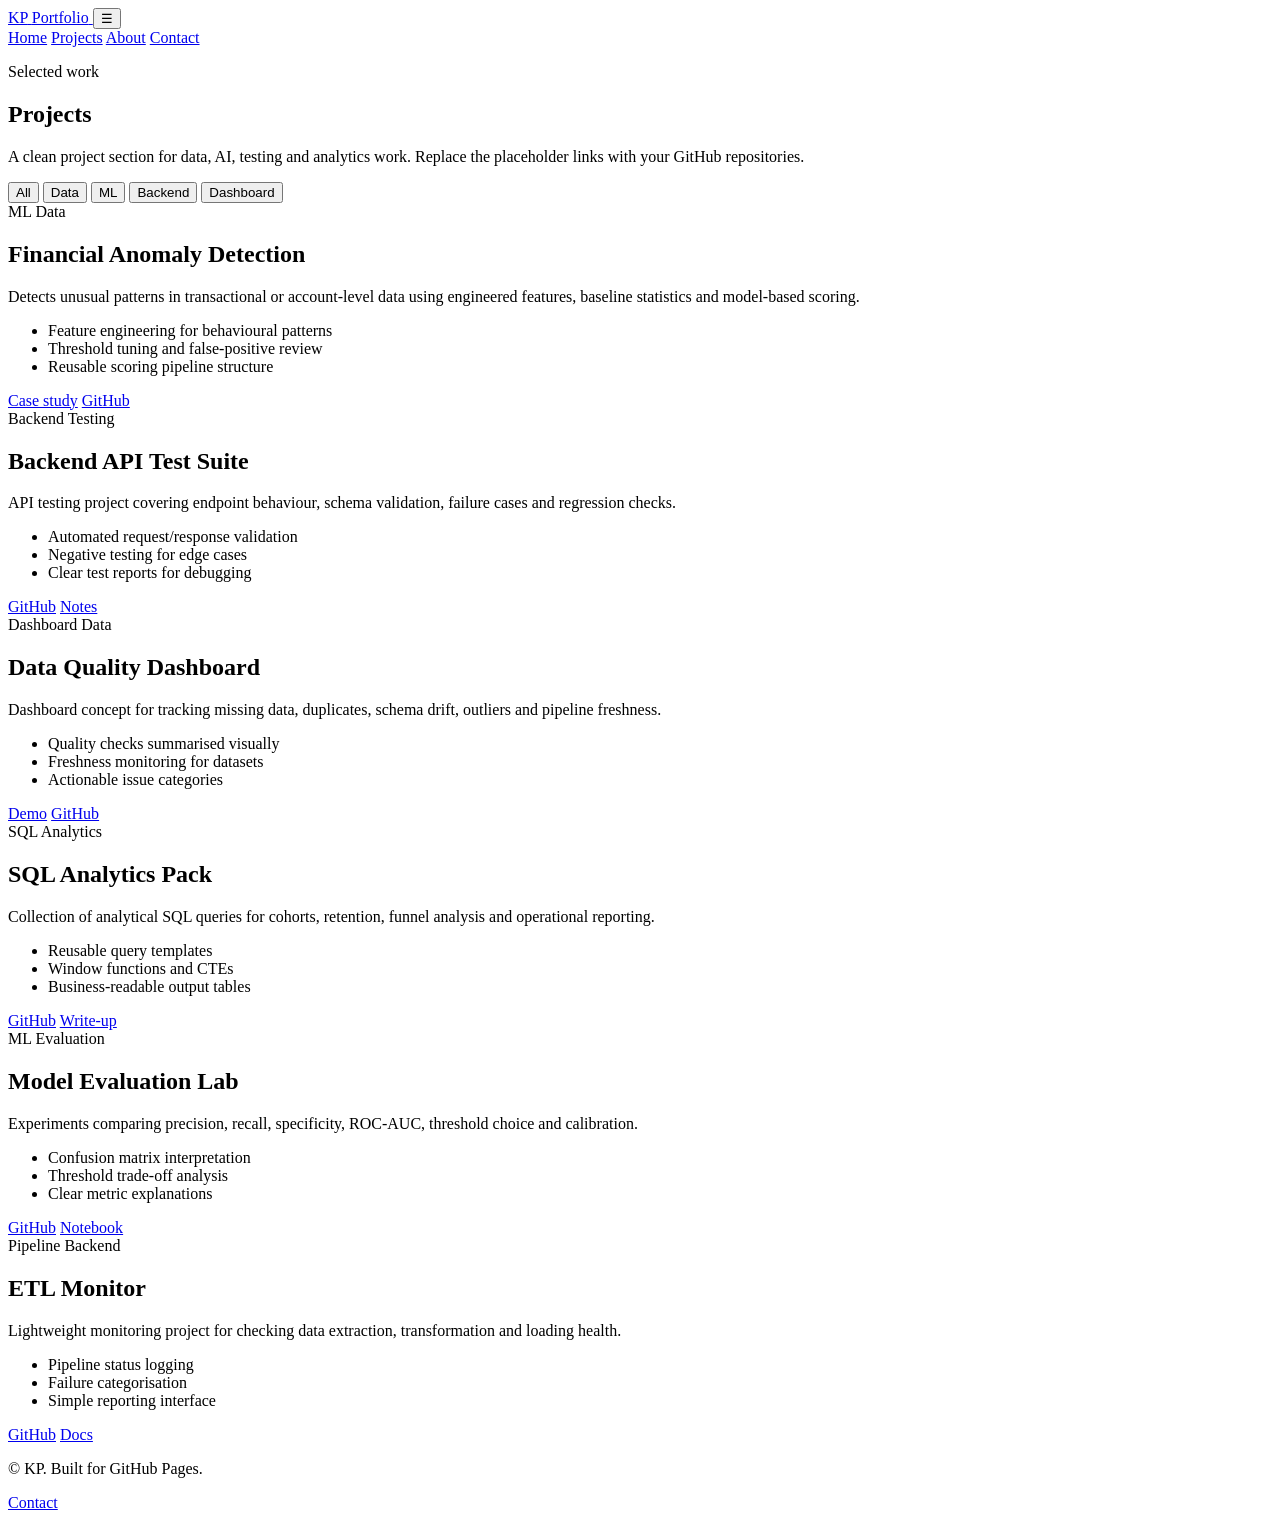
==== projects.html @ 80349d15 "Add files via upload" ====
<!DOCTYPE html>
<html lang="en">
<head>
  <meta charset="UTF-8" />
  <meta name="viewport" content="width=device-width, initial-scale=1.0" />
  <title>Projects | KP Portfolio</title>
  <meta name="description" content="Projects covering anomaly detection, backend testing, data quality and analytics." />
  <link rel="stylesheet" href="assets/styles.css" />
  <script defer src="assets/script.js"></script>
</head>
<body>
  <header class="site-header">
    <nav class="nav container">
      <a class="brand" href="index.html">
        <span class="brand-mark">KP</span>
        <span class="brand-text">Portfolio</span>
      </a>
      <button class="nav-toggle" aria-label="Toggle navigation">☰</button>
      <div class="nav-links">
        <a href="index.html">Home</a>
        <a class="active" href="projects.html">Projects</a>
        <a href="about.html">About</a>
        <a href="contact.html">Contact</a>
      </div>
    </nav>
  </header>

  <main>
    <section class="page-hero section">
      <div class="container narrow reveal">
        <p class="eyebrow">Selected work</p>
        <h1>Projects</h1>
        <p class="lead">A clean project section for data, AI, testing and analytics work. Replace the placeholder links with your GitHub repositories.</p>
      </div>
    </section>

    <section class="section">
      <div class="container">
        <div class="filter-row reveal">
          <button class="filter active" data-filter="all">All</button>
          <button class="filter" data-filter="data">Data</button>
          <button class="filter" data-filter="ml">ML</button>
          <button class="filter" data-filter="backend">Backend</button>
          <button class="filter" data-filter="dashboard">Dashboard</button>
        </div>

        <div class="project-grid">
          <article class="project-card reveal" data-category="ml data" id="financial-anomaly-detection">
            <div class="project-topline">
              <span class="tag">ML</span>
              <span class="tag">Data</span>
            </div>
            <h2>Financial Anomaly Detection</h2>
            <p>
              Detects unusual patterns in transactional or account-level data using engineered features,
              baseline statistics and model-based scoring.
            </p>
            <ul>
              <li>Feature engineering for behavioural patterns</li>
              <li>Threshold tuning and false-positive review</li>
              <li>Reusable scoring pipeline structure</li>
            </ul>
            <div class="project-links">
              <a href="project-anomaly-detection.html">Case study</a>
              <a href="#" aria-label="Replace with GitHub repository">GitHub</a>
            </div>
          </article>

          <article class="project-card reveal" data-category="backend" id="backend-api-test-suite">
            <div class="project-topline">
              <span class="tag">Backend</span>
              <span class="tag">Testing</span>
            </div>
            <h2>Backend API Test Suite</h2>
            <p>
              API testing project covering endpoint behaviour, schema validation, failure cases and regression checks.
            </p>
            <ul>
              <li>Automated request/response validation</li>
              <li>Negative testing for edge cases</li>
              <li>Clear test reports for debugging</li>
            </ul>
            <div class="project-links">
              <a href="#">GitHub</a>
              <a href="#">Notes</a>
            </div>
          </article>

          <article class="project-card reveal" data-category="data dashboard" id="data-quality-dashboard">
            <div class="project-topline">
              <span class="tag">Dashboard</span>
              <span class="tag">Data</span>
            </div>
            <h2>Data Quality Dashboard</h2>
            <p>
              Dashboard concept for tracking missing data, duplicates, schema drift, outliers and pipeline freshness.
            </p>
            <ul>
              <li>Quality checks summarised visually</li>
              <li>Freshness monitoring for datasets</li>
              <li>Actionable issue categories</li>
            </ul>
            <div class="project-links">
              <a href="#">Demo</a>
              <a href="#">GitHub</a>
            </div>
          </article>

          <article class="project-card reveal" data-category="data" id="sql-analytics-pack">
            <div class="project-topline">
              <span class="tag">SQL</span>
              <span class="tag">Analytics</span>
            </div>
            <h2>SQL Analytics Pack</h2>
            <p>
              Collection of analytical SQL queries for cohorts, retention, funnel analysis and operational reporting.
            </p>
            <ul>
              <li>Reusable query templates</li>
              <li>Window functions and CTEs</li>
              <li>Business-readable output tables</li>
            </ul>
            <div class="project-links">
              <a href="#">GitHub</a>
              <a href="#">Write-up</a>
            </div>
          </article>

          <article class="project-card reveal" data-category="ml" id="model-evaluation-lab">
            <div class="project-topline">
              <span class="tag">ML</span>
              <span class="tag">Evaluation</span>
            </div>
            <h2>Model Evaluation Lab</h2>
            <p>
              Experiments comparing precision, recall, specificity, ROC-AUC, threshold choice and calibration.
            </p>
            <ul>
              <li>Confusion matrix interpretation</li>
              <li>Threshold trade-off analysis</li>
              <li>Clear metric explanations</li>
            </ul>
            <div class="project-links">
              <a href="#">GitHub</a>
              <a href="#">Notebook</a>
            </div>
          </article>

          <article class="project-card reveal" data-category="backend data" id="etl-monitor">
            <div class="project-topline">
              <span class="tag">Pipeline</span>
              <span class="tag">Backend</span>
            </div>
            <h2>ETL Monitor</h2>
            <p>
              Lightweight monitoring project for checking data extraction, transformation and loading health.
            </p>
            <ul>
              <li>Pipeline status logging</li>
              <li>Failure categorisation</li>
              <li>Simple reporting interface</li>
            </ul>
            <div class="project-links">
              <a href="#">GitHub</a>
              <a href="#">Docs</a>
            </div>
          </article>
        </div>
      </div>
    </section>
  </main>

  <footer class="footer">
    <div class="container footer-inner">
      <p>© <span id="year"></span> KP. Built for GitHub Pages.</p>
      <a href="contact.html">Contact</a>
    </div>
  </footer>
</body>
</html>
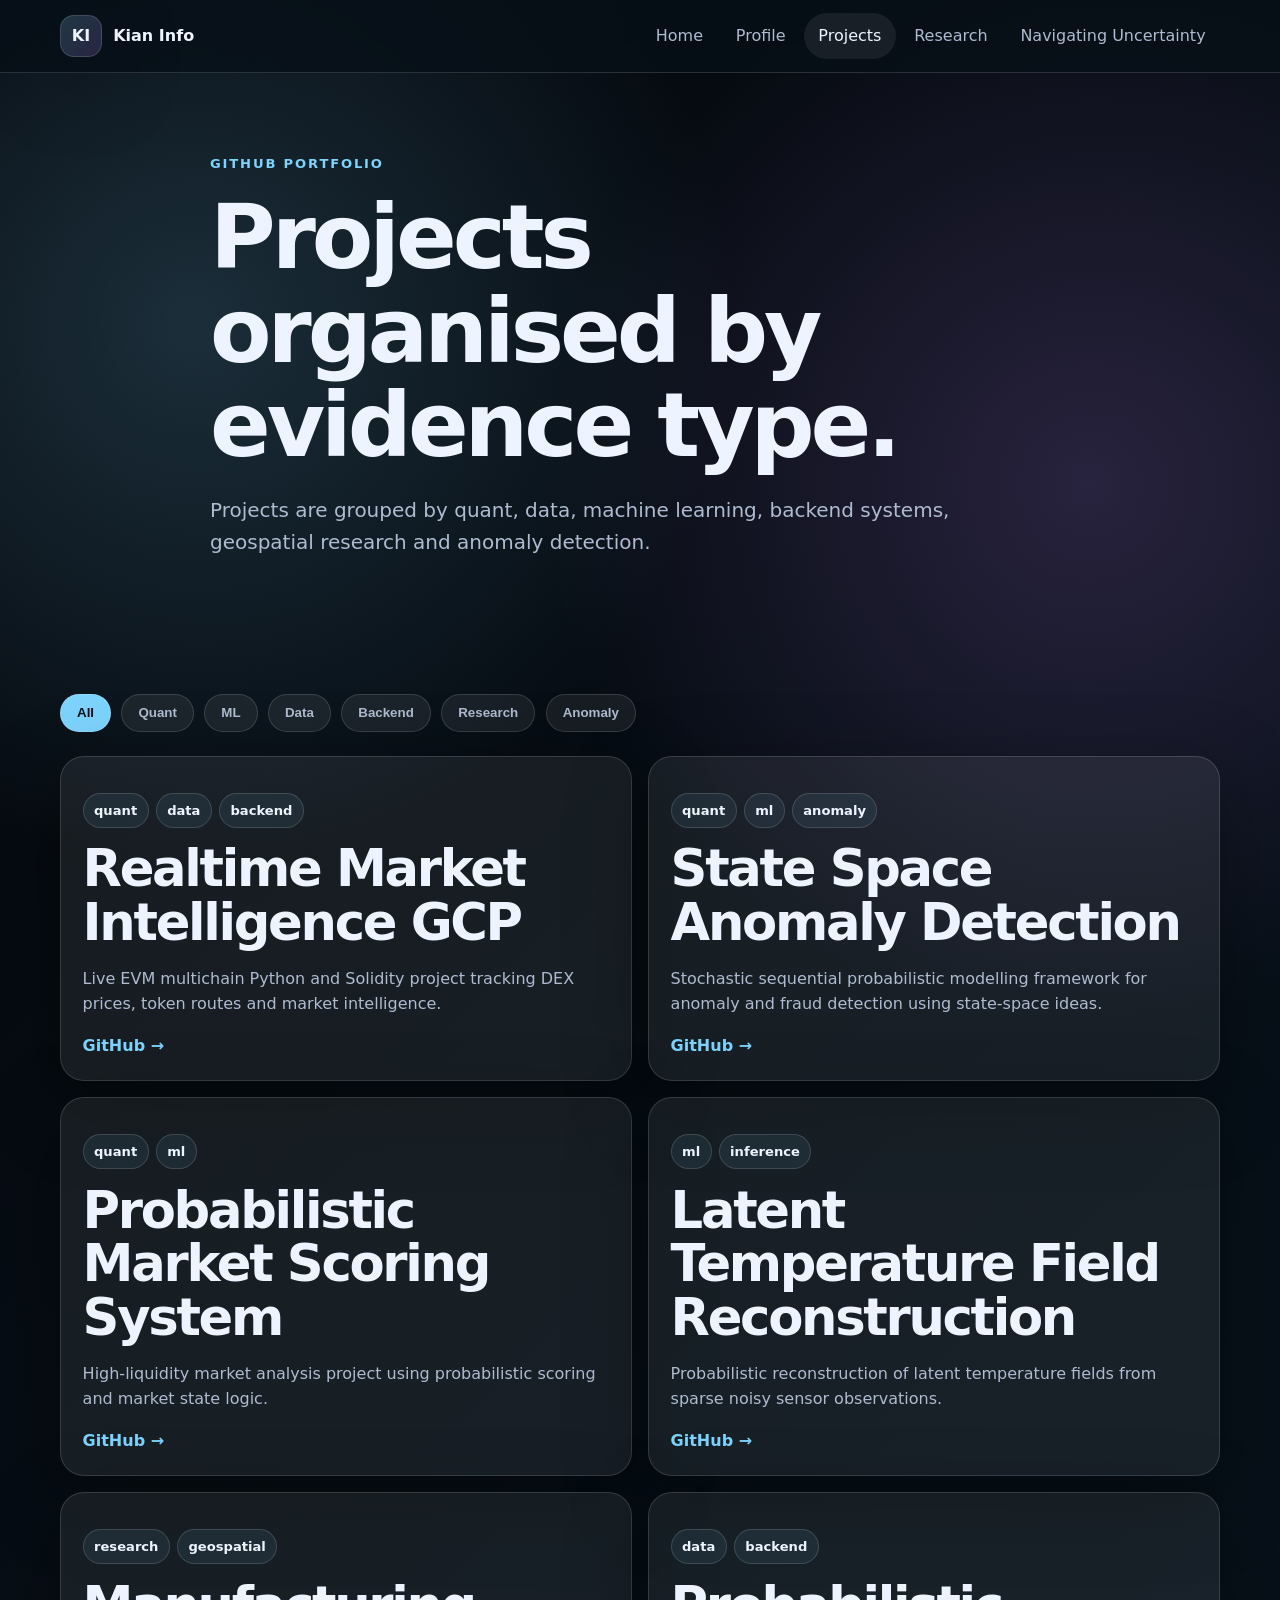
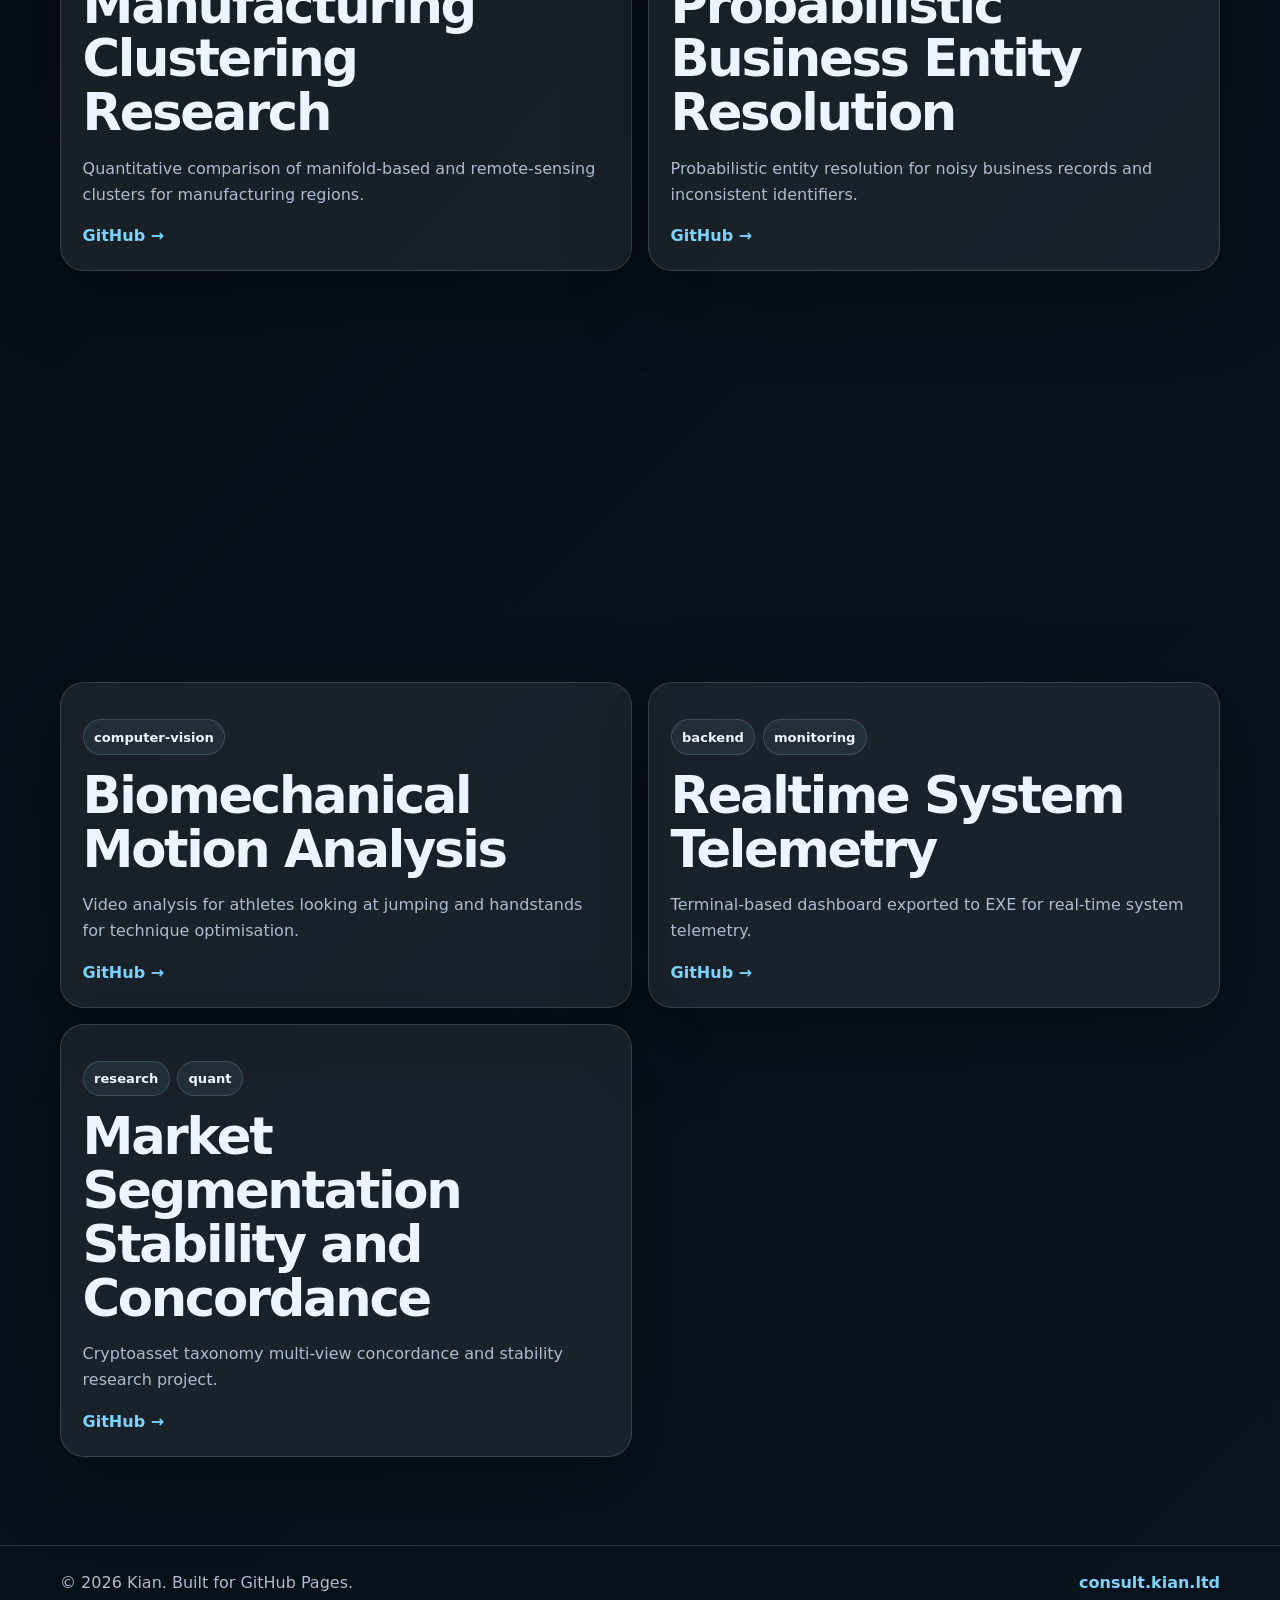
==== commit 214ecf2a: "Add files via upload" ====
--- a/projects.html
+++ b/projects.html
@@ -1,180 +1 @@
-<!DOCTYPE html>
-<html lang="en">
-<head>
-  <meta charset="UTF-8" />
-  <meta name="viewport" content="width=device-width, initial-scale=1.0" />
-  <title>Projects | KP Portfolio</title>
-  <meta name="description" content="Projects covering anomaly detection, backend testing, data quality and analytics." />
-  <link rel="stylesheet" href="assets/styles.css" />
-  <script defer src="assets/script.js"></script>
-</head>
-<body>
-  <header class="site-header">
-    <nav class="nav container">
-      <a class="brand" href="index.html">
-        <span class="brand-mark">KP</span>
-        <span class="brand-text">Portfolio</span>
-      </a>
-      <button class="nav-toggle" aria-label="Toggle navigation">☰</button>
-      <div class="nav-links">
-        <a href="index.html">Home</a>
-        <a class="active" href="projects.html">Projects</a>
-        <a href="about.html">About</a>
-        <a href="contact.html">Contact</a>
-      </div>
-    </nav>
-  </header>
-
-  <main>
-    <section class="page-hero section">
-      <div class="container narrow reveal">
-        <p class="eyebrow">Selected work</p>
-        <h1>Projects</h1>
-        <p class="lead">A clean project section for data, AI, testing and analytics work. Replace the placeholder links with your GitHub repositories.</p>
-      </div>
-    </section>
-
-    <section class="section">
-      <div class="container">
-        <div class="filter-row reveal">
-          <button class="filter active" data-filter="all">All</button>
-          <button class="filter" data-filter="data">Data</button>
-          <button class="filter" data-filter="ml">ML</button>
-          <button class="filter" data-filter="backend">Backend</button>
-          <button class="filter" data-filter="dashboard">Dashboard</button>
-        </div>
-
-        <div class="project-grid">
-          <article class="project-card reveal" data-category="ml data" id="financial-anomaly-detection">
-            <div class="project-topline">
-              <span class="tag">ML</span>
-              <span class="tag">Data</span>
-            </div>
-            <h2>Financial Anomaly Detection</h2>
-            <p>
-              Detects unusual patterns in transactional or account-level data using engineered features,
-              baseline statistics and model-based scoring.
-            </p>
-            <ul>
-              <li>Feature engineering for behavioural patterns</li>
-              <li>Threshold tuning and false-positive review</li>
-              <li>Reusable scoring pipeline structure</li>
-            </ul>
-            <div class="project-links">
-              <a href="project-anomaly-detection.html">Case study</a>
-              <a href="#" aria-label="Replace with GitHub repository">GitHub</a>
-            </div>
-          </article>
-
-          <article class="project-card reveal" data-category="backend" id="backend-api-test-suite">
-            <div class="project-topline">
-              <span class="tag">Backend</span>
-              <span class="tag">Testing</span>
-            </div>
-            <h2>Backend API Test Suite</h2>
-            <p>
-              API testing project covering endpoint behaviour, schema validation, failure cases and regression checks.
-            </p>
-            <ul>
-              <li>Automated request/response validation</li>
-              <li>Negative testing for edge cases</li>
-              <li>Clear test reports for debugging</li>
-            </ul>
-            <div class="project-links">
-              <a href="#">GitHub</a>
-              <a href="#">Notes</a>
-            </div>
-          </article>
-
-          <article class="project-card reveal" data-category="data dashboard" id="data-quality-dashboard">
-            <div class="project-topline">
-              <span class="tag">Dashboard</span>
-              <span class="tag">Data</span>
-            </div>
-            <h2>Data Quality Dashboard</h2>
-            <p>
-              Dashboard concept for tracking missing data, duplicates, schema drift, outliers and pipeline freshness.
-            </p>
-            <ul>
-              <li>Quality checks summarised visually</li>
-              <li>Freshness monitoring for datasets</li>
-              <li>Actionable issue categories</li>
-            </ul>
-            <div class="project-links">
-              <a href="#">Demo</a>
-              <a href="#">GitHub</a>
-            </div>
-          </article>
-
-          <article class="project-card reveal" data-category="data" id="sql-analytics-pack">
-            <div class="project-topline">
-              <span class="tag">SQL</span>
-              <span class="tag">Analytics</span>
-            </div>
-            <h2>SQL Analytics Pack</h2>
-            <p>
-              Collection of analytical SQL queries for cohorts, retention, funnel analysis and operational reporting.
-            </p>
-            <ul>
-              <li>Reusable query templates</li>
-              <li>Window functions and CTEs</li>
-              <li>Business-readable output tables</li>
-            </ul>
-            <div class="project-links">
-              <a href="#">GitHub</a>
-              <a href="#">Write-up</a>
-            </div>
-          </article>
-
-          <article class="project-card reveal" data-category="ml" id="model-evaluation-lab">
-            <div class="project-topline">
-              <span class="tag">ML</span>
-              <span class="tag">Evaluation</span>
-            </div>
-            <h2>Model Evaluation Lab</h2>
-            <p>
-              Experiments comparing precision, recall, specificity, ROC-AUC, threshold choice and calibration.
-            </p>
-            <ul>
-              <li>Confusion matrix interpretation</li>
-              <li>Threshold trade-off analysis</li>
-              <li>Clear metric explanations</li>
-            </ul>
-            <div class="project-links">
-              <a href="#">GitHub</a>
-              <a href="#">Notebook</a>
-            </div>
-          </article>
-
-          <article class="project-card reveal" data-category="backend data" id="etl-monitor">
-            <div class="project-topline">
-              <span class="tag">Pipeline</span>
-              <span class="tag">Backend</span>
-            </div>
-            <h2>ETL Monitor</h2>
-            <p>
-              Lightweight monitoring project for checking data extraction, transformation and loading health.
-            </p>
-            <ul>
-              <li>Pipeline status logging</li>
-              <li>Failure categorisation</li>
-              <li>Simple reporting interface</li>
-            </ul>
-            <div class="project-links">
-              <a href="#">GitHub</a>
-              <a href="#">Docs</a>
-            </div>
-          </article>
-        </div>
-      </div>
-    </section>
-  </main>
-
-  <footer class="footer">
-    <div class="container footer-inner">
-      <p>© <span id="year"></span> KP. Built for GitHub Pages.</p>
-      <a href="contact.html">Contact</a>
-    </div>
-  </footer>
-</body>
-</html>
+<!DOCTYPE html><html lang="en"><head><meta charset="UTF-8"/><meta name="viewport" content="width=device-width, initial-scale=1.0"/><title>Projects | Kian</title><link rel="stylesheet" href="assets/styles.css"/><script defer src="assets/script.js"></script></head><body><header class="site-header"><nav class="nav container"><a class="brand" href="index.html"><span class="brand-mark">KI</span><span>Kian Info</span></a><button class="nav-toggle" aria-label="Toggle navigation">☰</button><div class="nav-links"><a class="" href="index.html">Home</a><a class="" href="profile.html">Profile</a><a class="active" href="projects.html">Projects</a><a class="" href="research.html">Research</a><a class="" href="navigating-uncertainty.html">Navigating Uncertainty</a></div></nav></header><main><section class="page-hero section"><div class="container narrow reveal"><p class="eyebrow">GitHub portfolio</p><h1>Projects organised by evidence type.</h1><p class="lead">Projects are grouped by quant, data, machine learning, backend systems, geospatial research and anomaly detection.</p></div></section><section class="section"><div class="container"><div class="filter-row reveal"><button class="filter active" data-filter="all">All</button><button class="filter" data-filter="quant">Quant</button><button class="filter" data-filter="ml">ML</button><button class="filter" data-filter="data">Data</button><button class="filter" data-filter="backend">Backend</button><button class="filter" data-filter="research">Research</button><button class="filter" data-filter="anomaly">Anomaly</button></div><div class="project-grid"><article class="project-card reveal" data-category="quant data backend"><div class="tag-row"><span class="tag">quant</span><span class="tag">data</span><span class="tag">backend</span></div><h2>Realtime Market Intelligence GCP</h2><p>Live EVM multichain Python and Solidity project tracking DEX prices, token routes and market intelligence.</p><a href="https://github.com/coding-kian/Realtime-Market-Intelligence-GCP">GitHub →</a></article><article class="project-card reveal" data-category="quant ml anomaly"><div class="tag-row"><span class="tag">quant</span><span class="tag">ml</span><span class="tag">anomaly</span></div><h2>State Space Anomaly Detection</h2><p>Stochastic sequential probabilistic modelling framework for anomaly and fraud detection using state-space ideas.</p><a href="https://github.com/coding-kian/State-Space-Anomaly-Detection">GitHub →</a></article><article class="project-card reveal" data-category="quant ml"><div class="tag-row"><span class="tag">quant</span><span class="tag">ml</span></div><h2>Probabilistic Market Scoring System</h2><p>High-liquidity market analysis project using probabilistic scoring and market state logic.</p><a href="https://github.com/coding-kian/Probabilistic-Market-Scoring-System">GitHub →</a></article><article class="project-card reveal" data-category="ml inference"><div class="tag-row"><span class="tag">ml</span><span class="tag">inference</span></div><h2>Latent Temperature Field Reconstruction</h2><p>Probabilistic reconstruction of latent temperature fields from sparse noisy sensor observations.</p><a href="https://github.com/coding-kian/Latent-Temperature-Field-Reconstruction">GitHub →</a></article><article class="project-card reveal" data-category="research geospatial"><div class="tag-row"><span class="tag">research</span><span class="tag">geospatial</span></div><h2>Manufacturing Clustering Research</h2><p>Quantitative comparison of manifold-based and remote-sensing clusters for manufacturing regions.</p><a href="https://github.com/coding-kian/Quantitative-Comparison-of-Manufacturing-Clustering-R">GitHub →</a></article><article class="project-card reveal" data-category="data backend"><div class="tag-row"><span class="tag">data</span><span class="tag">backend</span></div><h2>Probabilistic Business Entity Resolution</h2><p>Probabilistic entity resolution for noisy business records and inconsistent identifiers.</p><a href="https://github.com/coding-kian/Probabilistic-Business-Entity-Resolution">GitHub →</a></article><article class="project-card reveal" data-category="data optimisation"><div class="tag-row"><span class="tag">data</span><span class="tag">optimisation</span></div><h2>Probabilistic Dictionary Optimisation</h2><p>Takes noisy or inconsistent inputs and determines the domain space satisfying constraints.</p><a href="https://github.com/coding-kian/Probabilistic-Dictionary-optimisation">GitHub →</a></article><article class="project-card reveal" data-category="ml systems"><div class="tag-row"><span class="tag">ml</span><span class="tag">systems</span></div><h2>Custom Recommendation Engine</h2><p>Historic end-to-end custom heuristic probabilistic recommendation system.</p><a href="https://github.com/coding-kian/Custom-Recommendation-Engine">GitHub →</a></article><article class="project-card reveal" data-category="computer-vision"><div class="tag-row"><span class="tag">computer-vision</span></div><h2>Biomechanical Motion Analysis</h2><p>Video analysis for athletes looking at jumping and handstands for technique optimisation.</p><a href="https://github.com/coding-kian/Biomechanical-Motion-Analysis">GitHub →</a></article><article class="project-card reveal" data-category="backend monitoring"><div class="tag-row"><span class="tag">backend</span><span class="tag">monitoring</span></div><h2>Realtime System Telemetry</h2><p>Terminal-based dashboard exported to EXE for real-time system telemetry.</p><a href="https://github.com/coding-kian/Realtime-System-Telemetry">GitHub →</a></article><article class="project-card reveal" data-category="research quant"><div class="tag-row"><span class="tag">research</span><span class="tag">quant</span></div><h2>Market Segmentation Stability and Concordance</h2><p>Cryptoasset taxonomy multi-view concordance and stability research project.</p><a href="https://github.com/coding-kian/Market-Segmentation-Stability-and-Concordance">GitHub →</a></article></div></div></section></main><footer class="footer"><div class="container footer-inner"><p>© <span id="year"></span> Kian. Built for GitHub Pages.</p><a href="https://consult.kian.ltd">consult.kian.ltd</a></div></footer></body></html>
--- a/assets/styles.css
+++ b/assets/styles.css
@@ -0,0 +1,2 @@
+
+:root{--bg:#071018;--panel:rgba(255,255,255,.07);--panel2:rgba(255,255,255,.11);--text:#edf4ff;--muted:#aebbd0;--line:rgba(255,255,255,.14);--accent:#7dd3fc;--accent2:#c084fc;--ok:#86efac;--shadow:0 24px 80px rgba(0,0,0,.35);--radius:24px;--max:1160px}*{box-sizing:border-box}html{scroll-behavior:smooth}body{margin:0;min-height:100vh;color:var(--text);font-family:Inter,ui-sans-serif,system-ui,-apple-system,BlinkMacSystemFont,"Segoe UI",sans-serif;line-height:1.6;background:radial-gradient(circle at 15% 10%,rgba(125,211,252,.18),transparent 34rem),radial-gradient(circle at 85% 15%,rgba(192,132,252,.18),transparent 34rem),linear-gradient(135deg,#05080d 0%,var(--bg) 54%,#09131d 100%)}a{color:inherit;text-decoration:none}p{color:var(--muted)}strong{color:var(--text)}.container{width:min(100% - 2rem,var(--max));margin-inline:auto}.narrow{max-width:860px}.section{padding:5.5rem 0}.site-header{position:sticky;top:0;z-index:30;border-bottom:1px solid var(--line);background:rgba(7,16,24,.78);backdrop-filter:blur(18px)}.nav{min-height:72px;display:flex;align-items:center;justify-content:space-between;gap:1rem}.brand{display:inline-flex;align-items:center;gap:.7rem;font-weight:900}.brand-mark{display:grid;place-items:center;width:42px;height:42px;border:1px solid var(--line);border-radius:14px;background:linear-gradient(135deg,rgba(125,211,252,.2),rgba(192,132,252,.18));box-shadow:var(--shadow)}.nav-links{display:flex;align-items:center;gap:.25rem}.nav-links a{padding:.65rem .9rem;border-radius:999px;color:var(--muted);transition:180ms}.nav-links a:hover,.nav-links a.active{color:var(--text);background:var(--panel)}.nav-toggle{display:none;border:1px solid var(--line);border-radius:12px;color:var(--text);background:var(--panel);font-size:1.2rem;padding:.45rem .7rem}.hero{min-height:calc(100vh - 72px);display:grid;align-items:center}.hero-grid{display:grid;grid-template-columns:1.1fr .9fr;gap:2rem;align-items:center}.eyebrow{margin:0 0 1rem;color:var(--accent);font-size:.82rem;font-weight:900;letter-spacing:.14em;text-transform:uppercase}h1,h2,h3{margin:0;line-height:1.05;letter-spacing:-.045em}h1{font-size:clamp(3rem,7vw,6.4rem);max-width:960px}h2{font-size:clamp(2rem,4vw,3.4rem)}h3{font-size:1.2rem}.lead{max-width:760px;margin:1.35rem 0 0;font-size:clamp(1.05rem,2vw,1.25rem)}.button-row{display:flex;flex-wrap:wrap;gap:.9rem;margin-top:2rem}.button{display:inline-flex;align-items:center;justify-content:center;min-height:48px;padding:.8rem 1.2rem;border:1px solid var(--line);border-radius:999px;font-weight:900;transition:180ms}.button.primary{color:#061018;background:linear-gradient(135deg,var(--accent),var(--ok));border-color:transparent}.button.ghost{background:var(--panel);color:var(--text)}.button:hover{transform:translateY(-2px)}.card,.hero-card,.project-card,.paper-card,.panel,.case-card{border:1px solid var(--line);border-radius:var(--radius);background:var(--panel);box-shadow:var(--shadow)}.hero-card{overflow:hidden}.terminal-bar{display:flex;gap:.45rem;padding:1rem;border-bottom:1px solid var(--line);background:rgba(255,255,255,.04)}.terminal-bar span{width:12px;height:12px;border-radius:999px;background:var(--panel2)}pre{margin:0;padding:1.6rem;overflow:auto;color:#d9f99d;font-size:.92rem}.metric-grid{display:grid;grid-template-columns:1fr 1fr;border-top:1px solid var(--line)}.metric-grid div{padding:1.1rem}.metric-grid div+div{border-left:1px solid var(--line)}.metric-grid strong{display:block}.metric-grid span{color:var(--muted);font-size:.92rem}.grid{display:grid;gap:1rem}.three{grid-template-columns:repeat(3,1fr)}.two{grid-template-columns:repeat(2,1fr)}.four{grid-template-columns:repeat(4,1fr)}.cards{margin-top:2rem}.card,.panel,.project-card,.paper-card,.case-card{padding:1.35rem}.card a,.project-card a,.paper-card a,.footer a,.link{color:var(--accent);font-weight:900}.tag-row{display:flex;flex-wrap:wrap;gap:.45rem;margin:.9rem 0}.tag{display:inline-flex;border:1px solid var(--line);border-radius:999px;padding:.38rem .65rem;background:rgba(125,211,252,.08);color:var(--text);font-size:.82rem;font-weight:800}.dark-band{border-block:1px solid var(--line);background:rgba(255,255,255,.035)}.page-hero{padding:5rem 0 3rem}.section-heading{max-width:820px;margin-bottom:2rem}.filter-row{display:flex;flex-wrap:wrap;gap:.65rem;margin-bottom:1.5rem}.filter{border:1px solid var(--line);border-radius:999px;padding:.65rem 1rem;color:var(--muted);background:var(--panel);cursor:pointer;font-weight:900}.filter.active,.filter:hover{color:#061018;background:var(--accent)}.project-grid,.paper-grid{display:grid;grid-template-columns:repeat(2,1fr);gap:1rem}.project-card[hidden],.paper-card[hidden]{display:none}.timeline{display:grid;gap:1rem}.step{display:grid;grid-template-columns:54px 1fr;gap:1rem;align-items:start;border:1px solid var(--line);border-radius:18px;padding:1rem;background:var(--panel)}.step span{display:grid;place-items:center;width:42px;height:42px;border-radius:999px;color:#061018;background:var(--accent);font-weight:900}.profile-layout{display:grid;grid-template-columns:.75fr 1.25fr;gap:1rem;align-items:start}.avatar{width:140px;height:140px;border-radius:50%;border:4px solid rgba(255,255,255,.25);display:grid;place-items:center;background:linear-gradient(135deg,var(--accent),var(--accent2));color:#061018;font-size:44px;font-weight:1000}.framework-flow{display:grid;grid-template-columns:repeat(5,1fr);gap:.8rem;margin-top:1.5rem}.flow-node{border:1px solid var(--line);border-radius:18px;padding:1rem;background:var(--panel)}.flow-node small{color:var(--accent);font-weight:900}.footer{border-top:1px solid var(--line);padding:1.5rem 0}.footer-inner{display:flex;align-items:center;justify-content:space-between;gap:1rem}.footer p{margin:0}.reveal{opacity:0;transform:translateY(18px);transition:opacity 600ms,transform 600ms}.reveal.visible{opacity:1;transform:translateY(0)}@media(max-width:900px){.section{padding:4rem 0}.nav-toggle{display:inline-flex}.nav-links{position:absolute;top:72px;left:1rem;right:1rem;display:none;flex-direction:column;align-items:stretch;padding:.8rem;border:1px solid var(--line);border-radius:18px;background:rgba(7,16,24,.96)}.nav-links.open{display:flex}.hero-grid,.three,.two,.four,.project-grid,.paper-grid,.profile-layout,.framework-flow{grid-template-columns:1fr}.hero{min-height:auto}.footer-inner{align-items:flex-start;flex-direction:column}}
